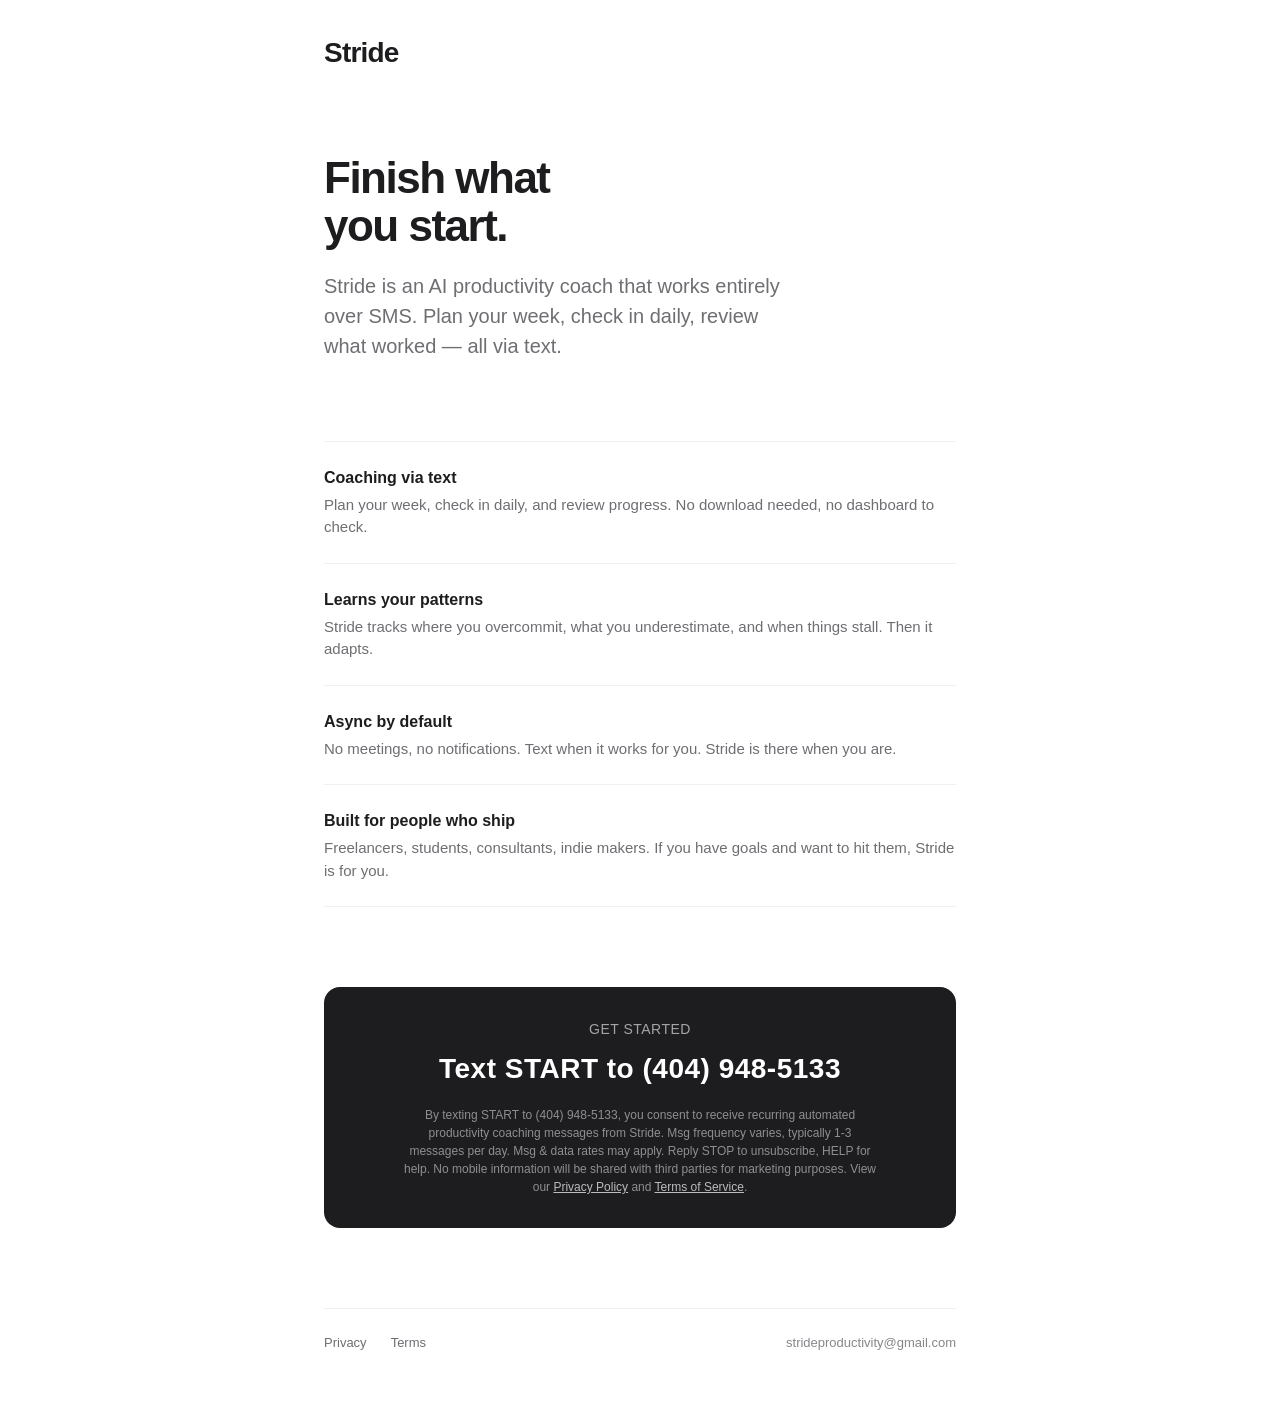
==== scrumbot-app/site/index.html @ 46d795d9 "Day 1 ready" ====
<!DOCTYPE html>
<html lang="en">
<head>
  <meta charset="UTF-8">
  <meta name="viewport" content="width=device-width, initial-scale=1.0">
  <title>Stride — Your AI Productivity Coach</title>
  <style>
    *, *::before, *::after { margin: 0; padding: 0; box-sizing: border-box; }

    body {
      font-family: -apple-system, BlinkMacSystemFont, "SF Pro Text", "Segoe UI", Roboto, Helvetica, Arial, sans-serif;
      color: #1d1d1f;
      background: #fff;
      line-height: 1.5;
      -webkit-font-smoothing: antialiased;
      -moz-osx-font-smoothing: grayscale;
    }

    .container {
      max-width: 680px;
      margin: 0 auto;
      padding: 80px 24px 60px;
    }

    /* ── Nav ─────────────────────────────────────────── */
    nav {
      padding: 32px 24px 0;
      max-width: 680px;
      margin: 0 auto;
    }
    .wordmark {
      font-size: 1.75rem;
      font-weight: 700;
      color: #1d1d1f;
      text-decoration: none;
      letter-spacing: -0.8px;
    }

    /* ── Hero ────────────────────────────────────────── */
    .hero {
      margin-bottom: 80px;
    }
    h1 {
      font-size: 2.75rem;
      font-weight: 700;
      letter-spacing: -1.5px;
      line-height: 1.1;
      color: #1d1d1f;
      margin-bottom: 20px;
    }
    .subtitle {
      font-size: 1.25rem;
      color: #6e6e73;
      font-weight: 400;
      max-width: 480px;
    }

    /* ── Value props ─────────────────────────────────── */
    .props {
      list-style: none;
      margin-bottom: 80px;
    }
    .props li {
      padding: 24px 0;
      border-top: 1px solid #f0f0f0;
    }
    .props li:last-child {
      border-bottom: 1px solid #f0f0f0;
    }
    .prop-title {
      font-size: 1rem;
      font-weight: 600;
      color: #1d1d1f;
      margin-bottom: 4px;
    }
    .prop-desc {
      font-size: 0.9375rem;
      color: #6e6e73;
    }

    /* ── CTA ─────────────────────────────────────────── */
    .cta {
      background: #1d1d1f;
      color: #fff;
      padding: 32px;
      border-radius: 16px;
      text-align: center;
      margin-bottom: 80px;
    }
    .cta-label {
      font-size: 0.875rem;
      color: rgba(255, 255, 255, 0.6);
      margin-bottom: 8px;
      text-transform: uppercase;
      letter-spacing: 0.5px;
      font-weight: 500;
    }
    .cta-number {
      font-size: 1.75rem;
      font-weight: 600;
      letter-spacing: 0.5px;
    }
    .consent-disclosure {
      max-width: 480px;
      margin: 16px auto 0;
      font-size: 0.75rem;
      color: rgba(255, 255, 255, 0.5);
      line-height: 1.5;
    }
    .consent-disclosure a {
      color: rgba(255, 255, 255, 0.7);
      text-decoration: underline;
    }
    .consent-disclosure a:hover {
      color: #fff;
    }

    /* ── Footer ──────────────────────────────────────── */
    footer {
      padding-top: 24px;
      border-top: 1px solid #f0f0f0;
      display: flex;
      justify-content: space-between;
      align-items: baseline;
      flex-wrap: wrap;
      gap: 12px;
    }
    .footer-links {
      display: flex;
      gap: 24px;
    }
    footer a {
      font-size: 0.8125rem;
      color: #6e6e73;
      text-decoration: none;
    }
    footer a:hover {
      color: #1d1d1f;
    }
    .footer-contact {
      font-size: 0.8125rem;
      color: #86868b;
    }
    .footer-contact a {
      color: #86868b;
    }
    .footer-contact a:hover {
      color: #1d1d1f;
    }
  </style>
</head>
<body>
  <nav>
    <a href="index.html" class="wordmark">Stride</a>
  </nav>

  <div class="container">
    <div class="hero">
      <h1>Finish what <br>you start.</h1>
      <p class="subtitle">Stride is an AI productivity coach that works entirely over SMS. Plan your week, check in daily, review what worked — all via text.</p>
    </div>

    <ul class="props">
      <li>
        <div class="prop-title">Coaching via text</div>
        <div class="prop-desc">Plan your week, check in daily, and review progress. No download needed, no dashboard to check.</div>
      </li>
      <li>
        <div class="prop-title">Learns your patterns</div>
        <div class="prop-desc">Stride tracks where you overcommit, what you underestimate, and when things stall. Then it adapts.</div>
      </li>
      <li>
        <div class="prop-title">Async by default</div>
        <div class="prop-desc">No meetings, no notifications. Text when it works for you. Stride is there when you are.</div>
      </li>
      <li>
        <div class="prop-title">Built for people who ship</div>
        <div class="prop-desc">Freelancers, students, consultants, indie makers. If you have goals and want to hit them, Stride is for you.</div>
      </li>
    </ul>

    <div class="cta">
      <div class="cta-label">Get started</div>
      <div class="cta-number">Text START to (404) 948-5133</div>
      <p class="consent-disclosure">By texting START to (404) 948-5133, you consent to receive recurring automated productivity coaching messages from Stride. Msg frequency varies, typically 1-3 messages per day. Msg &amp; data rates may apply. Reply STOP to unsubscribe, HELP for help. No mobile information will be shared with third parties for marketing purposes. View our <a href="privacy-policy.html">Privacy Policy</a> and <a href="terms-of-service.html">Terms of Service</a>.</p>
    </div>

    <footer>
      <div class="footer-links">
        <a href="privacy-policy.html">Privacy</a>
        <a href="terms-of-service.html">Terms</a>
      </div>
      <div class="footer-contact">
        <a href="mailto:strideproductivity@gmail.com">strideproductivity@gmail.com</a>
      </div>
    </footer>
  </div>
</body>
</html>
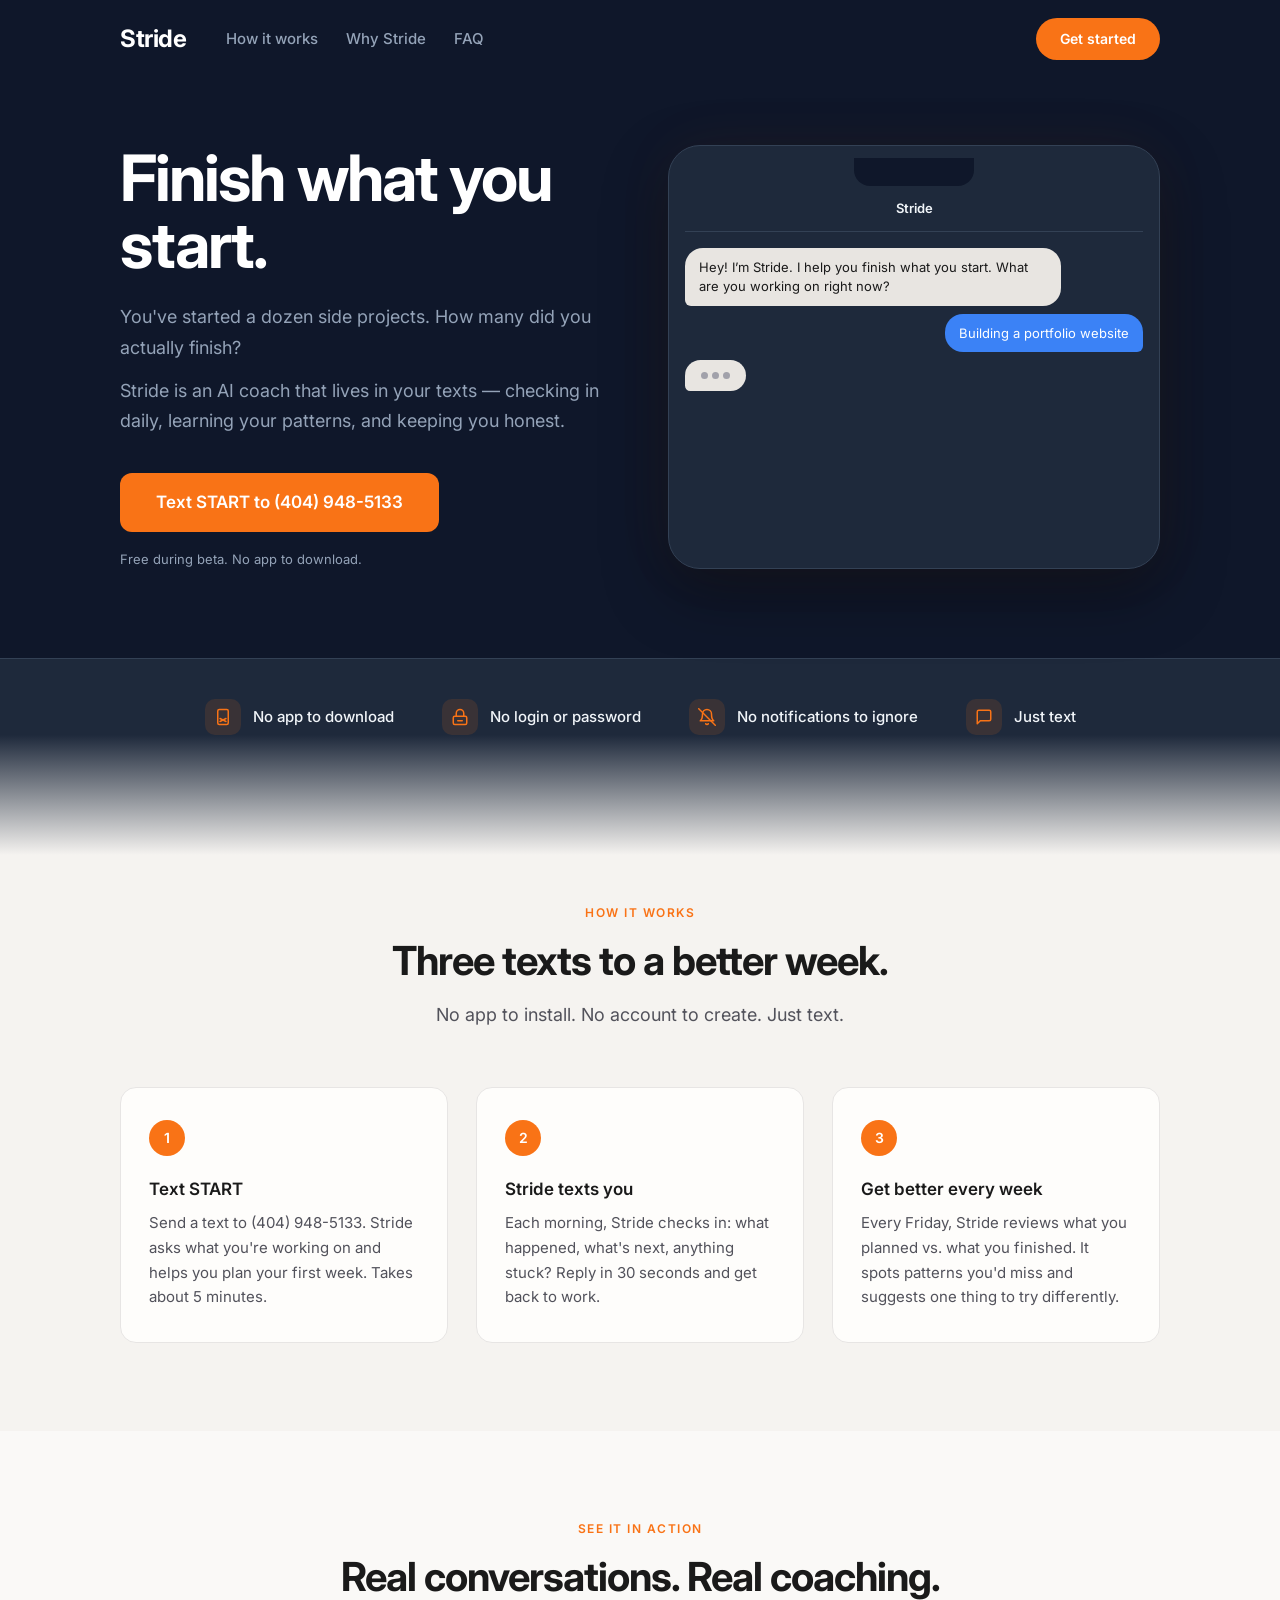
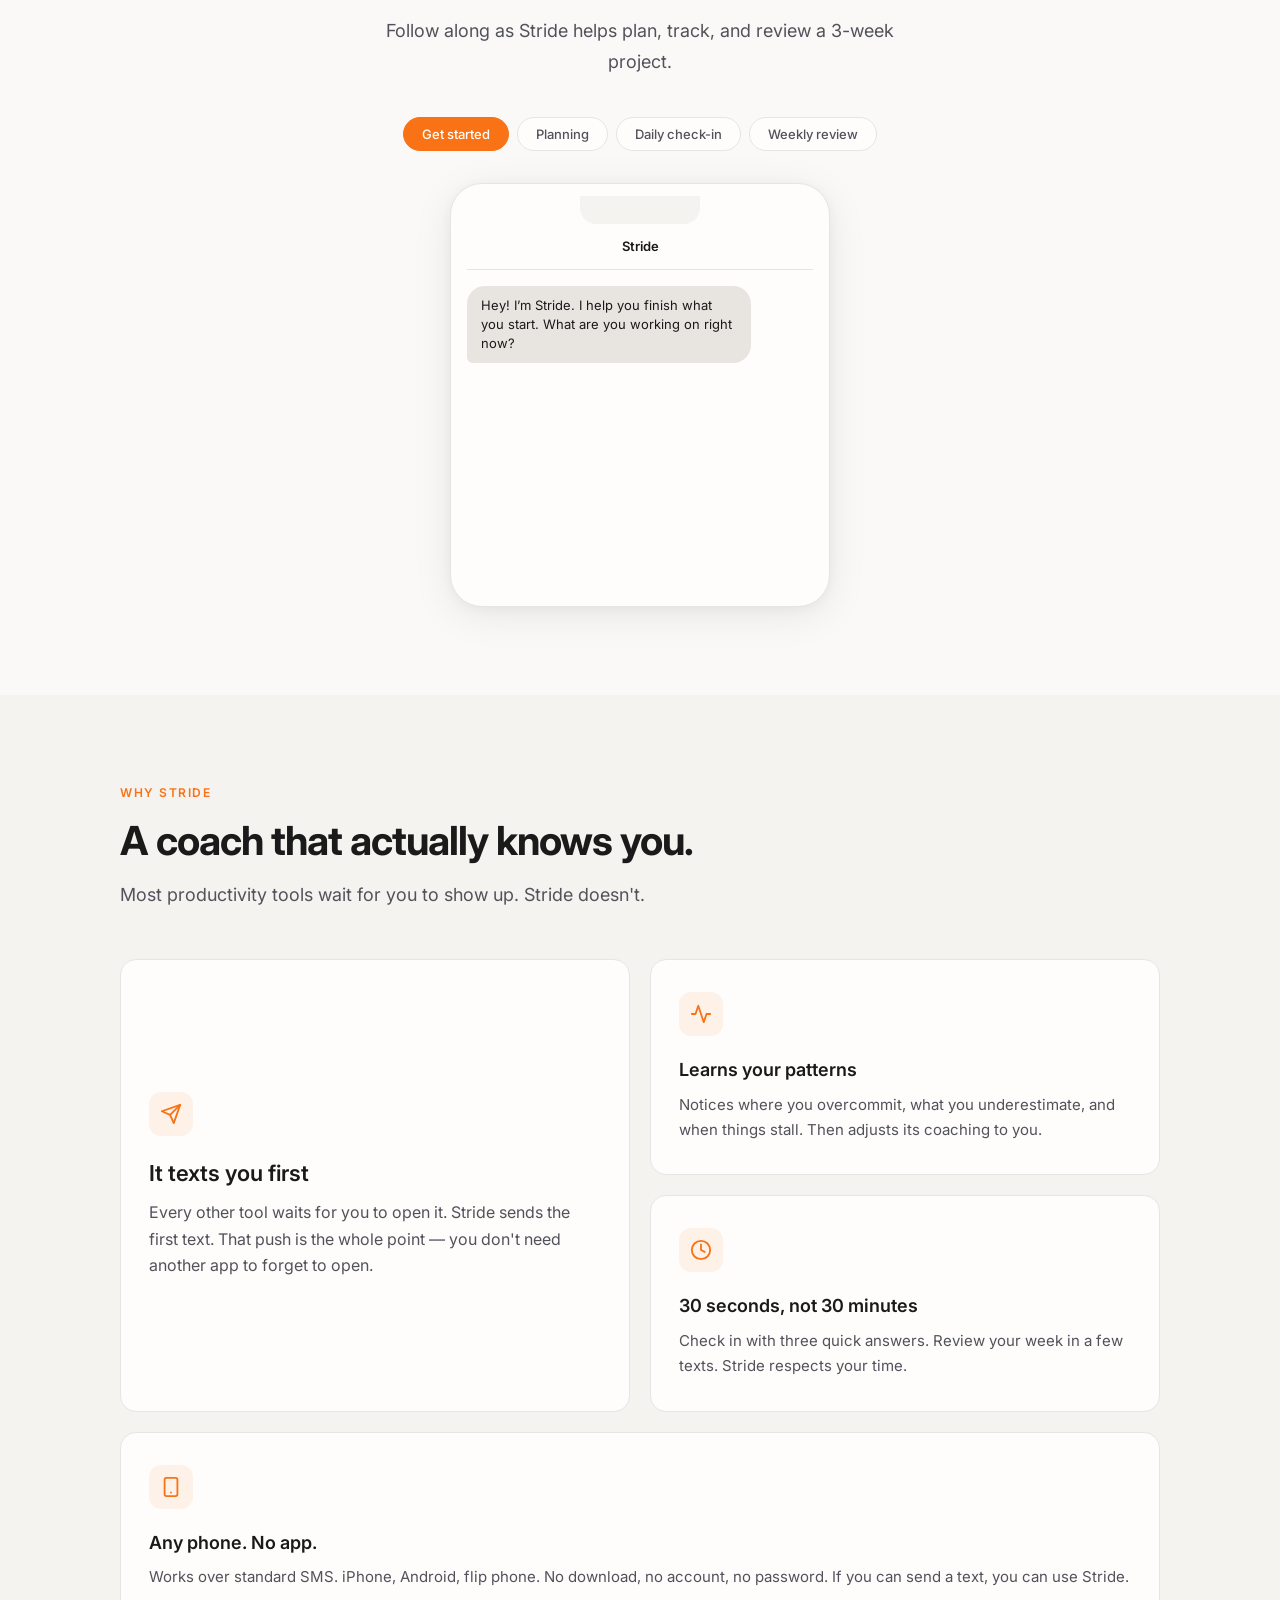
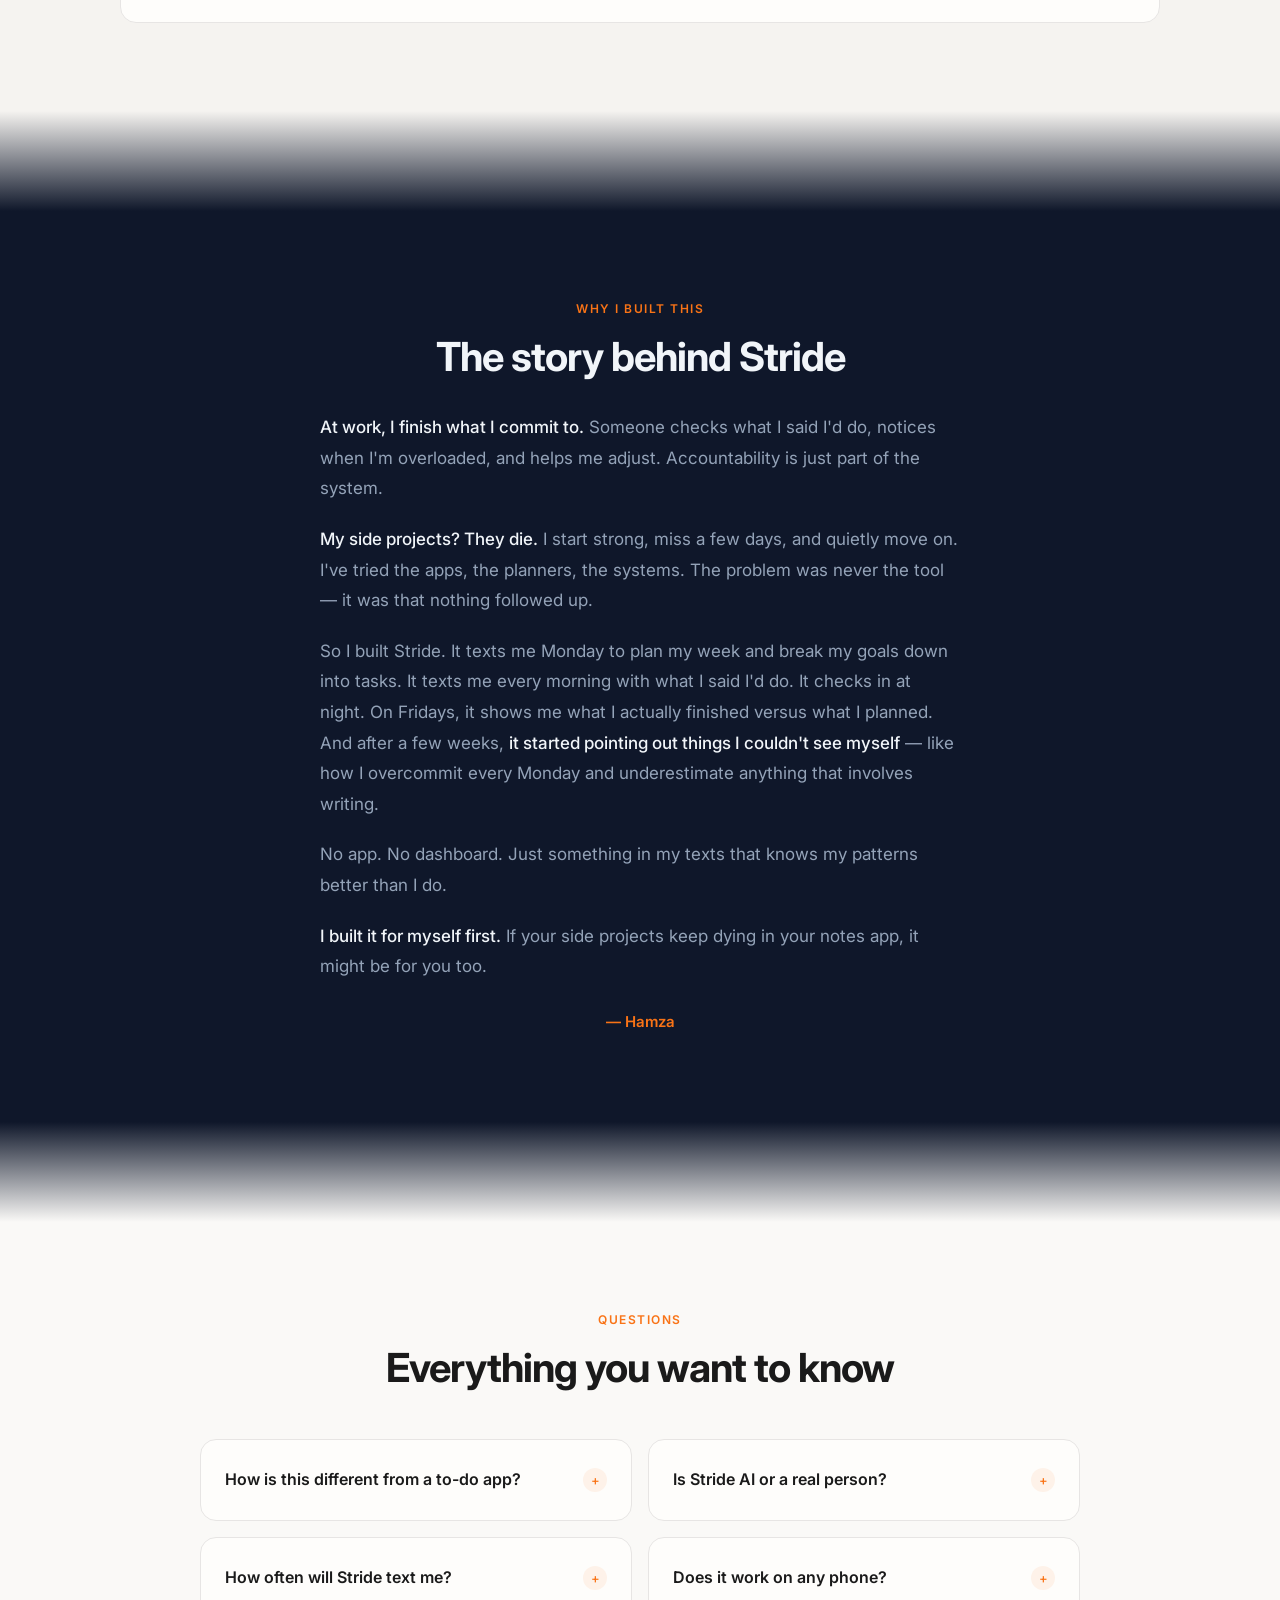
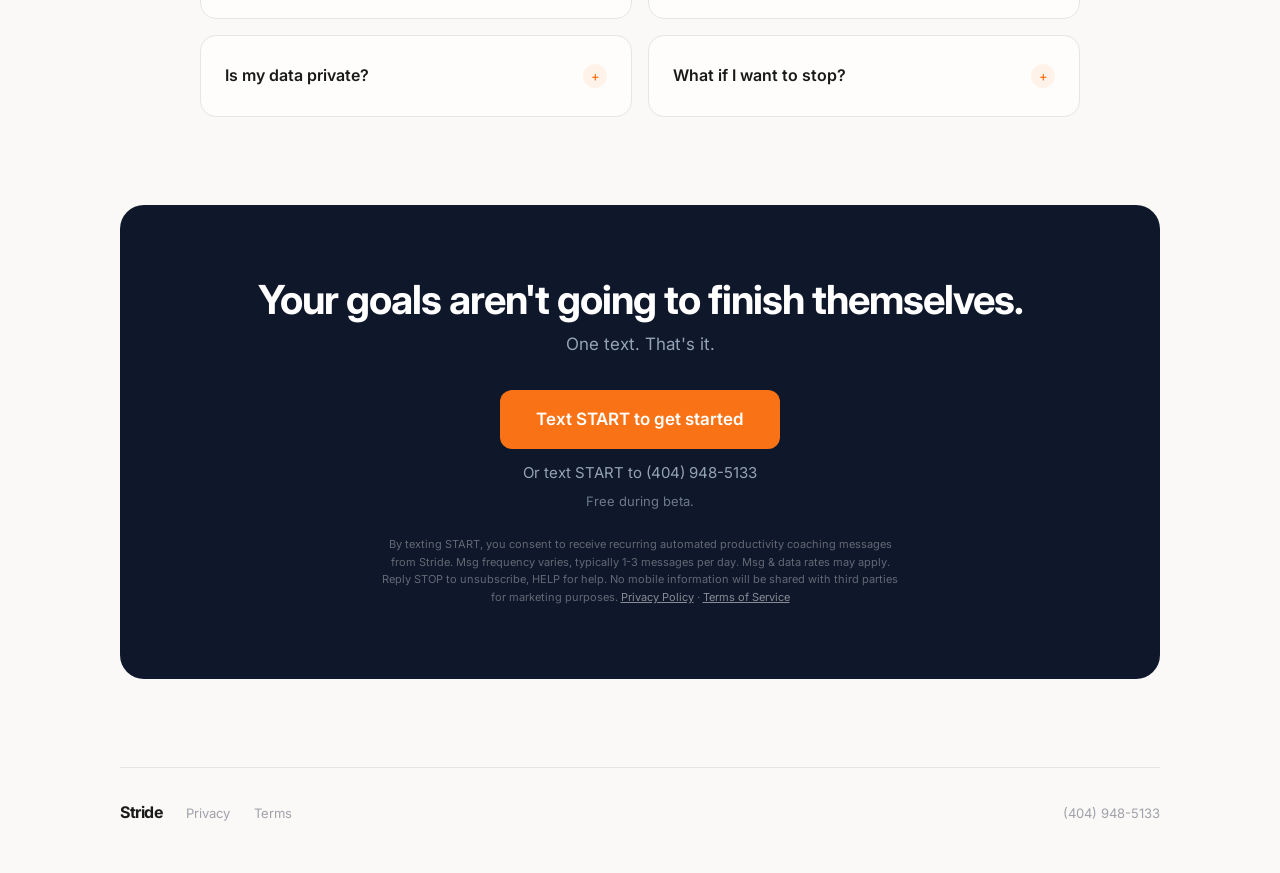
==== commit 53ceaa62: "Ready for Beta" ====
--- a/scrumbot-app/site/index.html
+++ b/scrumbot-app/site/index.html
@@ -3,112 +3,752 @@
 <head>
   <meta charset="UTF-8">
   <meta name="viewport" content="width=device-width, initial-scale=1.0">
-  <title>Stride — Your AI Productivity Coach</title>
+  <title>Stride — AI Productivity Coach via SMS</title>
+  <meta name="description" content="Stride is an AI productivity coach delivered entirely via SMS. Plan your week, check in daily, and finish what you start. Text START to (404) 948-5133.">
+  <meta name="robots" content="index, follow">
+  <link rel="canonical" href="https://stridealong.ai/">
+  <link rel="icon" href="data:image/svg+xml,<svg xmlns='http://www.w3.org/2000/svg' viewBox='0 0 100 100'><text y='.9em' font-size='90'>S</text></svg>">
+
+  <!-- Open Graph -->
+  <meta property="og:title" content="Stride — AI Productivity Coach via SMS">
+  <meta property="og:description" content="You've started a dozen side projects. How many did you finish? Stride is AI accountability that lives in your texts.">
+  <meta property="og:type" content="website">
+  <meta property="og:url" content="https://stridealong.ai/">
+  <meta property="og:site_name" content="Stride">
+
+  <!-- Twitter Card -->
+  <meta name="twitter:card" content="summary">
+  <meta name="twitter:title" content="Stride — AI Productivity Coach via SMS">
+  <meta name="twitter:description" content="You've started a dozen side projects. How many did you finish? Stride is AI accountability that lives in your texts.">
+
+  <!-- JSON-LD -->
+  <script type="application/ld+json">
+  {
+    "@context": "https://schema.org",
+    "@type": "SoftwareApplication",
+    "name": "Stride",
+    "description": "AI productivity coach delivered via SMS. Plan your week, check in daily, and finish what you start.",
+    "applicationCategory": "ProductivityApplication",
+    "operatingSystem": "SMS"
+  }
+  </script>
+
+  <!-- Inter font -->
+  <link rel="preconnect" href="https://fonts.googleapis.com">
+  <link rel="preconnect" href="https://fonts.gstatic.com" crossorigin>
+  <link href="https://fonts.googleapis.com/css2?family=Inter:wght@400;500;600;700&display=swap" rel="stylesheet">
+
   <style>
+    :root {
+      --bg-dark: #0f172a;
+      --bg-dark-elevated: #1e293b;
+      --bg-light: #f5f3f0;
+      --bg-warm: #faf9f7;
+      --bg-white: #fefdfb;
+      --text-primary: #1a1a1a;
+      --text-secondary: #52525b;
+      --text-muted: #a1a1aa;
+      --text-on-dark: #f1f5f9;
+      --text-on-dark-muted: #94a3b8;
+      --accent: #f97316;
+      --accent-hover: #ea580c;
+      --accent-soft: rgba(249, 115, 22, 0.08);
+      --sms-blue: #3b82f6;
+      --sms-gray: #e8e5e1;
+      --border-light: #e7e5e4;
+      --border-dark: #334155;
+    }
+
     *, *::before, *::after { margin: 0; padding: 0; box-sizing: border-box; }
 
     body {
-      font-family: -apple-system, BlinkMacSystemFont, "SF Pro Text", "Segoe UI", Roboto, Helvetica, Arial, sans-serif;
-      color: #1d1d1f;
-      background: #fff;
-      line-height: 1.5;
+      font-family: 'Inter', -apple-system, BlinkMacSystemFont, 'Segoe UI', sans-serif;
+      color: var(--text-primary);
+      background: var(--bg-warm);
+      line-height: 1.6;
       -webkit-font-smoothing: antialiased;
       -moz-osx-font-smoothing: grayscale;
     }
 
     .container {
-      max-width: 680px;
+      max-width: 1120px;
       margin: 0 auto;
-      padding: 80px 24px 60px;
+      padding: 0 40px;
     }
 
     /* ── Nav ─────────────────────────────────────────── */
+    .nav-wrapper {
+      position: fixed;
+      top: 0;
+      left: 0;
+      right: 0;
+      z-index: 100;
+      transition: background 0.3s, border-color 0.3s, backdrop-filter 0.3s;
+      border-bottom: 1px solid transparent;
+    }
+    .nav-wrapper.nav-dark {
+      background: transparent;
+    }
+    .nav-wrapper.nav-light {
+      background: rgba(250, 249, 247, 0.92);
+      backdrop-filter: blur(20px);
+      -webkit-backdrop-filter: blur(20px);
+      border-bottom-color: var(--border-light);
+    }
     nav {
-      padding: 32px 24px 0;
-      max-width: 680px;
+      max-width: 1120px;
       margin: 0 auto;
+      padding: 18px 40px;
+      display: flex;
+      justify-content: space-between;
+      align-items: center;
+    }
+    .nav-left {
+      display: flex;
+      align-items: center;
+      gap: 40px;
     }
     .wordmark {
-      font-size: 1.75rem;
+      font-size: 1.5rem;
       font-weight: 700;
-      color: #1d1d1f;
       text-decoration: none;
-      letter-spacing: -0.8px;
+      letter-spacing: -0.5px;
+      transition: color 0.3s;
+    }
+    .nav-dark .wordmark { color: #fff; }
+    .nav-light .wordmark { color: var(--text-primary); }
+    .nav-links {
+      display: flex;
+      gap: 28px;
+    }
+    .nav-links a {
+      font-size: 0.9375rem;
+      font-weight: 500;
+      text-decoration: none;
+      transition: color 0.3s, opacity 0.2s;
+    }
+    .nav-dark .nav-links a { color: var(--text-on-dark-muted); }
+    .nav-dark .nav-links a:hover { color: #fff; }
+    .nav-light .nav-links a { color: var(--text-secondary); }
+    .nav-light .nav-links a:hover { color: var(--text-primary); }
+    .nav-cta {
+      font-size: 0.875rem;
+      font-weight: 600;
+      color: #fff;
+      background: var(--accent);
+      text-decoration: none;
+      padding: 10px 24px;
+      border-radius: 100px;
+      transition: background 0.2s;
+    }
+    .nav-cta:hover { background: var(--accent-hover); }
+
+    /* ── Section helpers ─────────────────────────────── */
+    .section-label {
+      font-size: 0.75rem;
+      font-weight: 600;
+      color: var(--accent);
+      text-transform: uppercase;
+      letter-spacing: 1.5px;
+      margin-bottom: 16px;
+    }
+    h2 {
+      font-size: 2.5rem;
+      font-weight: 700;
+      letter-spacing: -0.025em;
+      line-height: 1.15;
+      margin-bottom: 16px;
+    }
+    .section-subtitle {
+      font-size: 1.125rem;
+      color: var(--text-secondary);
+      max-width: 560px;
+      line-height: 1.7;
     }
 
     /* ── Hero ────────────────────────────────────────── */
+    .hero-wrapper {
+      background: var(--bg-dark);
+      padding-top: 72px; /* nav height */
+    }
     .hero {
-      margin-bottom: 80px;
+      display: grid;
+      grid-template-columns: 1fr 1fr;
+      gap: 56px;
+      align-items: center;
+      padding: 72px 0 88px;
     }
     h1 {
-      font-size: 2.75rem;
+      font-size: 4rem;
       font-weight: 700;
-      letter-spacing: -1.5px;
-      line-height: 1.1;
-      color: #1d1d1f;
+      letter-spacing: -0.03em;
+      line-height: 1.05;
+      color: #fff;
+      margin-bottom: 24px;
+    }
+    .hero-subtitle {
+      font-size: 1.125rem;
+      color: var(--text-on-dark-muted);
+      font-weight: 400;
+      line-height: 1.7;
+      margin-bottom: 0;
+    }
+    .hero-subtitle + .hero-subtitle {
+      margin-top: 12px;
+    }
+    .hero-subtitle:last-of-type {
+      margin-bottom: 36px;
+    }
+    .hero-cta {
+      display: inline-block;
+      background: var(--accent);
+      color: #fff;
+      text-decoration: none;
+      padding: 16px 36px;
+      border-radius: 12px;
+      font-size: 1.0625rem;
+      font-weight: 600;
+      transition: background 0.2s, transform 0.15s;
+    }
+    .hero-cta:hover {
+      background: var(--accent-hover);
+      transform: translateY(-1px);
+    }
+    .hero-meta {
+      margin-top: 16px;
+      font-size: 0.8125rem;
+      color: var(--text-on-dark-muted);
+      line-height: 1.7;
+    }
+
+    /* ── Phone mockup ────────────────────────────────── */
+    .phone-frame {
+      background: var(--bg-dark-elevated);
+      border: 1px solid var(--border-dark);
+      border-radius: 32px;
+      padding: 12px 16px 20px;
+      box-shadow: 0 0 60px rgba(249, 115, 22, 0.06), 0 24px 64px rgba(0, 0, 0, 0.35);
+      position: relative;
+    }
+    .phone-notch {
+      width: 120px;
+      height: 28px;
+      background: var(--bg-dark);
+      border-radius: 0 0 16px 16px;
+      margin: 0 auto 12px;
+    }
+    .phone-header {
+      text-align: center;
+      font-size: 0.8125rem;
+      color: var(--text-on-dark);
+      font-weight: 600;
+      margin-bottom: 16px;
+      padding-bottom: 12px;
+      border-bottom: 1px solid var(--border-dark);
+    }
+    .chat-live {
+      display: flex;
+      flex-direction: column;
+      gap: 8px;
+      min-height: 300px;
+      max-height: 380px;
+      overflow-y: auto;
+      scrollbar-width: none;
+    }
+    .chat-live::-webkit-scrollbar { display: none; }
+    .msg {
+      max-width: 82%;
+      padding: 10px 14px;
+      border-radius: 18px;
+      font-size: 0.8125rem;
+      line-height: 1.45;
+    }
+    .msg.stride {
+      align-self: flex-start;
+      background: var(--sms-gray);
+      color: var(--text-primary);
+      border-bottom-left-radius: 6px;
+    }
+    .msg.user {
+      align-self: flex-end;
+      background: var(--sms-blue);
+      color: #fff;
+      border-bottom-right-radius: 6px;
+    }
+    .chat-live .msg {
+      opacity: 0;
+      transform: translateY(8px);
+      transition: opacity 0.3s, transform 0.3s;
+    }
+    .chat-live .msg.visible {
+      opacity: 1;
+      transform: translateY(0);
+    }
+    .typing-indicator {
+      align-self: flex-start;
+      background: var(--sms-gray);
+      border-radius: 18px;
+      border-bottom-left-radius: 6px;
+      padding: 12px 16px;
+      display: flex;
+      gap: 4px;
+      opacity: 0;
+      transition: opacity 0.2s;
+    }
+    .typing-indicator.visible { opacity: 1; }
+    .typing-indicator span {
+      width: 7px;
+      height: 7px;
+      border-radius: 50%;
+      background: var(--text-muted);
+      animation: typing-bounce 1.2s infinite;
+    }
+    .typing-indicator span:nth-child(2) { animation-delay: 0.15s; }
+    .typing-indicator span:nth-child(3) { animation-delay: 0.3s; }
+    @keyframes typing-bounce {
+      0%, 60%, 100% { transform: translateY(0); opacity: 0.4; }
+      30% { transform: translateY(-4px); opacity: 1; }
+    }
+
+    /* ── Phone frame for light sections ──────────────── */
+    .phone-frame-light {
+      background: var(--bg-white);
+      border: 1px solid var(--border-light);
+      border-radius: 32px;
+      padding: 12px 16px 20px;
+      box-shadow: 0 8px 40px rgba(0, 0, 0, 0.08), 0 2px 12px rgba(0, 0, 0, 0.04);
+      position: relative;
+      max-width: 380px;
+      margin: 0 auto;
+    }
+    .phone-notch-light {
+      width: 120px;
+      height: 28px;
+      background: var(--bg-light);
+      border-radius: 0 0 16px 16px;
+      margin: 0 auto 12px;
+    }
+    .phone-header-light {
+      text-align: center;
+      font-size: 0.8125rem;
+      color: var(--text-primary);
+      font-weight: 600;
+      margin-bottom: 16px;
+      padding-bottom: 12px;
+      border-bottom: 1px solid var(--border-light);
+    }
+
+    /* ── Chat toggle tabs ────────────────────────────── */
+    .chat-toggle {
+      display: flex;
+      justify-content: center;
+      gap: 8px;
+      margin-bottom: 32px;
+      flex-wrap: wrap;
+    }
+    .chat-toggle button {
+      font-family: inherit;
+      font-size: 0.8125rem;
+      font-weight: 500;
+      color: var(--text-secondary);
+      background: var(--bg-white);
+      border: 1px solid var(--border-light);
+      border-radius: 100px;
+      padding: 8px 18px;
+      cursor: pointer;
+      transition: all 0.2s;
+    }
+    .chat-toggle button:hover {
+      color: var(--text-primary);
+      border-color: var(--text-muted);
+    }
+    .chat-toggle button.active {
+      color: #fff;
+      background: var(--accent);
+      border-color: var(--accent);
+    }
+    .chat-toggle button:disabled {
+      opacity: 0.5;
+      cursor: default;
+    }
+
+    /* ── Anti-features strip ─────────────────────────── */
+    .anti-features {
+      background: var(--bg-dark-elevated);
+      border-top: 1px solid var(--border-dark);
+      padding: 40px 0 0;
+    }
+    .gradient-bridge {
+      height: 120px;
+      background: linear-gradient(to bottom, var(--bg-dark-elevated), var(--bg-light));
+    }
+    .gradient-bridge-story {
+      height: 100px;
+      background: linear-gradient(to bottom, var(--bg-dark), var(--bg-warm));
+    }
+    .gradient-to-dark {
+      height: 100px;
+      background: linear-gradient(to bottom, var(--bg-light), var(--bg-dark));
+    }
+    .anti-features-grid {
+      display: flex;
+      justify-content: center;
+      gap: 48px;
+      flex-wrap: wrap;
+    }
+    .anti-feature {
+      display: flex;
+      align-items: center;
+      gap: 12px;
+    }
+    .anti-feature-icon {
+      width: 36px;
+      height: 36px;
+      display: flex;
+      align-items: center;
+      justify-content: center;
+      border-radius: 10px;
+      background: rgba(249, 115, 22, 0.12);
+      flex-shrink: 0;
+    }
+    .anti-feature-icon svg {
+      width: 18px;
+      height: 18px;
+      stroke: var(--accent);
+      fill: none;
+      stroke-width: 2;
+      stroke-linecap: round;
+      stroke-linejoin: round;
+    }
+    .anti-feature-text {
+      font-size: 0.9375rem;
+      font-weight: 500;
+      color: var(--text-on-dark);
+    }
+
+    /* ── How it works ────────────────────────────────── */
+    .how-section {
+      background: var(--bg-light);
+      padding: 48px 0 88px;
+    }
+    .how-header {
+      text-align: center;
+      margin-bottom: 56px;
+    }
+    .how-header .section-subtitle { margin: 0 auto; }
+    .steps {
+      list-style: none;
+      display: grid;
+      grid-template-columns: repeat(3, 1fr);
+      gap: 28px;
+    }
+    .steps li {
+      background: var(--bg-white);
+      border-radius: 16px;
+      padding: 32px 28px;
+      border: 1px solid var(--border-light);
+      transition: border-color 0.2s, box-shadow 0.2s;
+    }
+    .steps li:hover {
+      border-color: var(--text-muted);
+      box-shadow: 0 4px 16px rgba(0,0,0,0.04);
+    }
+    .step-number {
+      display: inline-flex;
+      align-items: center;
+      justify-content: center;
+      width: 36px;
+      height: 36px;
+      border-radius: 50%;
+      background: var(--accent);
+      color: #fff;
+      font-size: 0.875rem;
+      font-weight: 600;
       margin-bottom: 20px;
     }
-    .subtitle {
-      font-size: 1.25rem;
-      color: #6e6e73;
-      font-weight: 400;
-      max-width: 480px;
-    }
-
-    /* ── Value props ─────────────────────────────────── */
-    .props {
+    .step-title {
+      font-size: 1.0625rem;
+      font-weight: 600;
+      color: var(--text-primary);
+      margin-bottom: 8px;
+    }
+    .step-desc {
+      font-size: 0.9375rem;
+      color: var(--text-secondary);
+      line-height: 1.65;
+    }
+
+    /* ── Conversation demos ──────────────────────────── */
+    .demos-section {
+      padding: 88px 0;
+      background: var(--bg-warm);
+    }
+    .demos-header {
+      text-align: center;
+      margin-bottom: 40px;
+    }
+    .demos-header .section-subtitle { margin: 0 auto; }
+
+    /* ── Why Stride — bento grid ─────────────────────── */
+    .why-section {
+      padding: 88px 0;
+      background: var(--bg-light);
+    }
+    .why-header {
+      margin-bottom: 48px;
+    }
+    .bento {
+      display: grid;
+      grid-template-columns: 1fr 1fr;
+      grid-template-rows: auto auto auto;
+      gap: 20px;
+    }
+    .bento-card {
+      padding: 32px 28px;
+      border-radius: 16px;
+      background: var(--bg-white);
+      border: 1px solid var(--border-light);
+      transition: border-color 0.2s, box-shadow 0.2s;
+    }
+    .bento-card:hover {
+      border-color: var(--text-muted);
+      box-shadow: 0 4px 16px rgba(0, 0, 0, 0.04);
+    }
+    .bento-card.large {
+      grid-row: span 2;
+      display: flex;
+      flex-direction: column;
+      justify-content: center;
+    }
+    .bento-card.wide {
+      grid-column: span 2;
+    }
+    .bento-icon {
+      width: 44px;
+      height: 44px;
+      display: flex;
+      align-items: center;
+      justify-content: center;
+      border-radius: 12px;
+      background: var(--accent-soft);
+      margin-bottom: 20px;
+    }
+    .bento-icon svg {
+      width: 22px;
+      height: 22px;
+      stroke: var(--accent);
+      fill: none;
+      stroke-width: 2;
+      stroke-linecap: round;
+      stroke-linejoin: round;
+    }
+    .bento-title {
+      font-size: 1.125rem;
+      font-weight: 600;
+      color: var(--text-primary);
+      margin-bottom: 8px;
+    }
+    .bento-desc {
+      font-size: 0.9375rem;
+      color: var(--text-secondary);
+      line-height: 1.65;
+    }
+    .bento-card.large .bento-title {
+      font-size: 1.375rem;
+    }
+    .bento-card.large .bento-desc {
+      font-size: 1rem;
+    }
+
+    /* ── Founder story ───────────────────────────────── */
+    .story-section {
+      background: var(--bg-dark);
+      padding: 88px 0;
+    }
+    .story-inner {
+      max-width: 640px;
+      margin: 0 auto;
+      text-align: center;
+    }
+    .story-inner .section-label {
+      color: var(--accent);
+    }
+    .story-inner h2 {
+      color: var(--text-on-dark);
+      margin-bottom: 32px;
+    }
+    .story-quote {
+      text-align: left;
+      position: relative;
+    }
+    .story-quote p {
+      font-size: 1.0625rem;
+      color: var(--text-on-dark-muted);
+      line-height: 1.8;
+      margin-bottom: 20px;
+    }
+    .story-quote p:last-of-type {
+      margin-bottom: 0;
+    }
+    .story-highlight {
+      color: var(--text-on-dark);
+      font-weight: 500;
+    }
+    .story-attribution {
+      margin-top: 28px;
+      font-size: 0.9375rem;
+      color: var(--accent);
+      font-weight: 600;
+    }
+
+    /* ── FAQ ─────────────────────────────────────────── */
+    .faq-section {
+      padding: 88px 0;
+      background: var(--bg-warm);
+    }
+    .faq-header {
+      text-align: center;
+      margin-bottom: 48px;
+    }
+    .faq-grid {
       list-style: none;
-      margin-bottom: 80px;
-    }
-    .props li {
-      padding: 24px 0;
-      border-top: 1px solid #f0f0f0;
-    }
-    .props li:last-child {
-      border-bottom: 1px solid #f0f0f0;
-    }
-    .prop-title {
+      display: grid;
+      grid-template-columns: 1fr 1fr;
+      gap: 16px;
+      max-width: 880px;
+      margin: 0 auto;
+    }
+    .faq-card {
+      background: var(--bg-white);
+      border: 1px solid var(--border-light);
+      border-radius: 16px;
+      padding: 28px 24px;
+      cursor: pointer;
+      transition: border-color 0.2s, box-shadow 0.2s;
+    }
+    .faq-card:hover {
+      border-color: var(--text-muted);
+      box-shadow: 0 4px 16px rgba(0, 0, 0, 0.04);
+    }
+    .faq-question {
+      width: 100%;
+      background: none;
+      border: none;
+      padding: 0;
       font-size: 1rem;
       font-weight: 600;
-      color: #1d1d1f;
-      margin-bottom: 4px;
-    }
-    .prop-desc {
+      color: var(--text-primary);
+      text-align: left;
+      cursor: pointer;
+      display: flex;
+      justify-content: space-between;
+      align-items: flex-start;
+      font-family: inherit;
+      line-height: 1.4;
+      gap: 12px;
+    }
+    .faq-icon {
+      width: 24px;
+      height: 24px;
+      flex-shrink: 0;
+      border-radius: 50%;
+      background: var(--accent-soft);
+      display: flex;
+      align-items: center;
+      justify-content: center;
+      font-size: 0.8125rem;
+      font-weight: 500;
+      color: var(--accent);
+      transition: transform 0.25s, background 0.25s;
+    }
+    .faq-card.open .faq-icon {
+      transform: rotate(45deg);
+      background: var(--accent);
+      color: #fff;
+    }
+    .faq-answer {
+      display: grid;
+      grid-template-rows: 0fr;
+      transition: grid-template-rows 0.3s ease, margin 0.3s ease;
+      margin-top: 0;
+    }
+    .faq-answer-inner {
+      overflow: hidden;
+    }
+    .faq-card.open .faq-answer {
+      grid-template-rows: 1fr;
+      margin-top: 14px;
+    }
+    .faq-answer-inner p {
       font-size: 0.9375rem;
-      color: #6e6e73;
-    }
-
-    /* ── CTA ─────────────────────────────────────────── */
+      color: var(--text-secondary);
+      line-height: 1.7;
+    }
+    .faq-answer-inner a {
+      color: var(--accent);
+      text-decoration: underline;
+    }
+    .faq-answer-inner a:hover {
+      color: var(--accent-hover);
+    }
+
+    /* ── Final CTA ───────────────────────────────────── */
+    .cta-section {
+      padding: 0 0 88px;
+      background: var(--bg-warm);
+    }
     .cta {
-      background: #1d1d1f;
+      background: var(--bg-dark);
       color: #fff;
-      padding: 32px;
-      border-radius: 16px;
+      padding: 72px 40px;
+      border-radius: 24px;
       text-align: center;
-      margin-bottom: 80px;
-    }
-    .cta-label {
-      font-size: 0.875rem;
-      color: rgba(255, 255, 255, 0.6);
+    }
+    .cta h2 {
+      color: #fff;
       margin-bottom: 8px;
-      text-transform: uppercase;
-      letter-spacing: 0.5px;
-      font-weight: 500;
+    }
+    .cta-sub {
+      font-size: 1.0625rem;
+      color: var(--text-on-dark-muted);
+      margin-bottom: 32px;
+    }
+    .cta-btn {
+      display: inline-block;
+      background: var(--accent);
+      color: #fff;
+      text-decoration: none;
+      padding: 16px 36px;
+      border-radius: 12px;
+      font-size: 1.0625rem;
+      font-weight: 600;
+      transition: background 0.2s, transform 0.15s;
+    }
+    .cta-btn:hover {
+      background: var(--accent-hover);
+      transform: translateY(-1px);
     }
     .cta-number {
-      font-size: 1.75rem;
-      font-weight: 600;
-      letter-spacing: 0.5px;
+      display: block;
+      margin-top: 12px;
+      font-size: 0.9375rem;
+      color: var(--text-on-dark-muted);
+    }
+    .cta-trial {
+      margin-top: 6px;
+      font-size: 0.8125rem;
+      color: var(--text-on-dark-muted);
+      opacity: 0.7;
     }
     .consent-disclosure {
-      max-width: 480px;
-      margin: 16px auto 0;
-      font-size: 0.75rem;
+      max-width: 520px;
+      margin: 24px auto 0;
+      font-size: 0.6875rem;
+      color: rgba(255, 255, 255, 0.35);
+      line-height: 1.6;
+    }
+    .consent-disclosure a {
       color: rgba(255, 255, 255, 0.5);
-      line-height: 1.5;
-    }
-    .consent-disclosure a {
-      color: rgba(255, 255, 255, 0.7);
       text-decoration: underline;
     }
     .consent-disclosure a:hover {
@@ -117,83 +757,715 @@
 
     /* ── Footer ──────────────────────────────────────── */
     footer {
-      padding-top: 24px;
-      border-top: 1px solid #f0f0f0;
+      padding: 32px 0 48px;
+      border-top: 1px solid var(--border-light);
       display: flex;
       justify-content: space-between;
       align-items: baseline;
       flex-wrap: wrap;
       gap: 12px;
     }
+    .footer-left {
+      display: flex;
+      align-items: baseline;
+      gap: 24px;
+    }
+    .footer-wordmark {
+      font-size: 1rem;
+      font-weight: 700;
+      color: var(--text-primary);
+      letter-spacing: -0.5px;
+    }
     .footer-links {
       display: flex;
       gap: 24px;
     }
     footer a {
       font-size: 0.8125rem;
-      color: #6e6e73;
+      color: var(--text-muted);
       text-decoration: none;
     }
     footer a:hover {
-      color: #1d1d1f;
+      color: var(--text-primary);
     }
     .footer-contact {
       font-size: 0.8125rem;
-      color: #86868b;
-    }
-    .footer-contact a {
-      color: #86868b;
-    }
-    .footer-contact a:hover {
-      color: #1d1d1f;
+      color: var(--text-muted);
+    }
+    .footer-contact a { color: var(--text-muted); }
+    .footer-contact a:hover { color: var(--text-primary); }
+
+    /* ── Mobile sticky CTA bar ───────────────────────── */
+    .mobile-cta-bar {
+      display: none;
+      position: fixed;
+      bottom: 0;
+      left: 0;
+      right: 0;
+      z-index: 99;
+      padding: 12px 20px;
+      padding-bottom: calc(12px + env(safe-area-inset-bottom));
+      background: var(--bg-dark);
+      border-top: 1px solid var(--border-dark);
+      transform: translateY(100%);
+      transition: transform 0.3s ease;
+    }
+    .mobile-cta-bar.visible { transform: translateY(0); }
+    .mobile-cta-bar a {
+      display: block;
+      background: var(--accent);
+      color: #fff;
+      text-align: center;
+      padding: 14px;
+      border-radius: 12px;
+      font-weight: 600;
+      text-decoration: none;
+      font-size: 0.9375rem;
+    }
+
+    /* ── Scroll animations ───────────────────────────── */
+    @media (prefers-reduced-motion: no-preference) {
+      .fade-up {
+        opacity: 0;
+        transform: translateY(24px);
+        transition: opacity 0.6s ease-out, transform 0.6s ease-out;
+      }
+      .fade-up.visible {
+        opacity: 1;
+        transform: translateY(0);
+      }
+      .fade-up.s2 { transition-delay: 0.1s; }
+      .fade-up.s3 { transition-delay: 0.2s; }
+      .fade-up.s4 { transition-delay: 0.3s; }
+    }
+    @media (prefers-reduced-motion: reduce) {
+      .fade-up { opacity: 1; transform: none; }
+    }
+
+    /* ── Responsive: tablet ─────────────────────────── */
+    @media (max-width: 900px) {
+      .container, nav { padding-left: 24px; padding-right: 24px; }
+
+      /* Nav */
+      .nav-links { display: none; }
+
+      /* Hero */
+      .hero { grid-template-columns: 1fr; gap: 40px; text-align: center; }
+      .hero-content { order: 1; }
+      .hero-phone { order: 2; max-width: 380px; margin: 0 auto; }
+      h1 { font-size: 2.75rem; }
+      .hero-subtitle { max-width: 520px; margin-left: auto; margin-right: auto; }
+
+      /* Sections */
+      h2 { font-size: 2rem; }
+      .section-subtitle { margin-left: auto; margin-right: auto; }
+      .steps { grid-template-columns: 1fr; gap: 16px; }
+      .bento { grid-template-columns: 1fr; }
+      .bento-card.large { grid-row: span 1; }
+      .bento-card.wide { grid-column: span 1; }
+      .faq-grid { grid-template-columns: 1fr; }
+      .anti-features-grid { gap: 24px; }
+
+      /* Gradient bridges */
+      .gradient-bridge { height: 80px; }
+      .gradient-bridge-story { height: 64px; }
+      .gradient-to-dark { height: 64px; }
+
+      /* Story */
+      .story-inner { max-width: 100%; }
+
+      /* Footer */
+      footer { flex-direction: column; align-items: center; text-align: center; gap: 16px; }
+      .footer-left { flex-direction: column; align-items: center; gap: 12px; }
+
+      /* Mobile CTA bar */
+      .mobile-cta-bar { display: block; }
+    }
+
+    /* ── Responsive: mobile ──────────────────────────── */
+    @media (max-width: 600px) {
+      .container, nav { padding-left: 20px; padding-right: 20px; }
+
+      /* Type scale — stay readable */
+      h1 { font-size: 2.25rem; letter-spacing: -0.025em; }
+      h2 { font-size: 1.625rem; }
+      .hero-subtitle { font-size: 1rem; }
+      .section-subtitle { font-size: 1rem; }
+
+      /* Hero — phone mockup fills more width */
+      .hero-wrapper { padding-top: 60px; }
+      .hero { padding: 36px 0 48px; gap: 28px; }
+      .hero-cta {
+        display: block;
+        text-align: center;
+        padding: 16px 28px;
+        font-size: 1rem;
+        border-radius: 14px;
+      }
+      .hero-meta { font-size: 0.75rem; }
+      .hero-phone { max-width: 100%; }
+
+      /* Phone frames — wider, readable text */
+      .phone-frame, .phone-frame-light {
+        border-radius: 24px;
+        padding: 10px 14px 16px;
+      }
+      .phone-frame-light { max-width: 100%; }
+      .phone-notch, .phone-notch-light { width: 100px; height: 24px; }
+      .chat-live { min-height: 260px; max-height: 340px; }
+      .msg { font-size: 0.8125rem; padding: 10px 12px; }
+
+      /* Sections — tighter vertical rhythm */
+      .how-section { padding: 40px 0 56px; }
+      .demos-section, .why-section, .story-section, .faq-section { padding: 56px 0; }
+      .how-header, .demos-header, .faq-header { margin-bottom: 28px; }
+      .why-header { margin-bottom: 28px; }
+
+      /* Cards */
+      .steps li { padding: 24px 20px; }
+      .step-desc { font-size: 0.875rem; }
+      .bento-card { padding: 24px 20px; }
+      .bento-card.large .bento-title { font-size: 1.125rem; }
+      .bento-card.large .bento-desc { font-size: 0.9375rem; }
+      .bento-desc { font-size: 0.875rem; }
+
+      /* FAQ — bigger tap targets */
+      .faq-card { padding: 20px 18px; }
+      .faq-question { font-size: 0.9375rem; min-height: 44px; }
+      .faq-icon { width: 28px; height: 28px; font-size: 0.875rem; }
+      .faq-answer-inner p { font-size: 0.875rem; }
+
+      /* Anti-features */
+      .anti-features { padding: 28px 0 0; }
+      .anti-features-grid {
+        display: grid;
+        grid-template-columns: 1fr 1fr;
+        gap: 16px;
+      }
+      .anti-feature { flex-direction: column; text-align: center; gap: 8px; }
+      .anti-feature-text { font-size: 0.8125rem; }
+      .anti-feature-icon { width: 32px; height: 32px; }
+      .anti-feature-icon svg { width: 16px; height: 16px; }
+
+      /* Chat toggle — thumb-friendly */
+      .chat-toggle { gap: 6px; }
+      .chat-toggle button {
+        font-size: 0.75rem;
+        padding: 8px 14px;
+        min-height: 36px;
+      }
+
+      /* Story */
+      .story-quote p { font-size: 0.9375rem; line-height: 1.7; }
+      .story-inner h2 { font-size: 1.5rem; }
+
+      /* CTA */
+      .cta { padding: 48px 20px; border-radius: 20px; }
+      .cta h2 { font-size: 1.5rem; }
+      .cta-btn {
+        display: block;
+        text-align: center;
+        padding: 16px;
+        font-size: 1rem;
+      }
+      .consent-disclosure { font-size: 0.625rem; }
+
+      /* Gradient bridges — shorter on mobile */
+      .gradient-bridge { height: 48px; }
+      .gradient-bridge-story { height: 36px; }
+      .gradient-to-dark { height: 36px; }
+
+      /* Sticky bar */
+      .mobile-cta-bar { padding: 10px 16px; }
+
+      /* Footer — clear the sticky CTA bar */
+      footer { padding-bottom: 80px; }
+    }
+
+    /* ── Responsive: small mobile (iPhone SE, etc) ──── */
+    @media (max-width: 380px) {
+      h1 { font-size: 1.875rem; }
+      h2 { font-size: 1.375rem; }
+      .hero-subtitle { font-size: 0.9375rem; }
+      .anti-features-grid { grid-template-columns: 1fr; gap: 12px; }
+      .anti-feature { flex-direction: row; text-align: left; }
+      .chat-toggle button { font-size: 0.6875rem; padding: 7px 10px; }
+      .nav-cta { font-size: 0.8125rem; padding: 8px 18px; }
     }
   </style>
 </head>
 <body>
-  <nav>
-    <a href="index.html" class="wordmark">Stride</a>
-  </nav>
-
+
+  <!-- ── Nav ────────────────────────────────────────── -->
+  <div class="nav-wrapper nav-dark" id="navWrapper">
+    <nav>
+      <div class="nav-left">
+        <a href="/" class="wordmark">Stride</a>
+        <div class="nav-links">
+          <a href="#how">How it works</a>
+          <a href="#why">Why Stride</a>
+          <a href="#faq">FAQ</a>
+        </div>
+      </div>
+      <a href="sms:+14049485133?body=START" class="nav-cta">Get started</a>
+    </nav>
+  </div>
+
+  <!-- ── Hero ───────────────────────────────────────── -->
+  <div class="hero-wrapper" id="heroSection">
+    <div class="container">
+      <div class="hero">
+        <div class="hero-content">
+          <h1>Finish what you start.</h1>
+          <p class="hero-subtitle">You've started a dozen side projects. How many did you actually finish?</p>
+          <p class="hero-subtitle">Stride is an AI coach that lives in your texts — checking in daily, learning your patterns, and keeping you honest.</p>
+          <a href="sms:+14049485133?body=START" class="hero-cta" id="heroCta">Text START to (404) 948-5133</a>
+          <div class="hero-meta">Free during beta. No app to download.</div>
+        </div>
+        <div class="hero-phone">
+          <div class="phone-frame">
+            <div class="phone-notch"></div>
+            <div class="phone-header">Stride</div>
+            <div class="chat-live" id="heroChat">
+              <div class="typing-indicator" id="heroTyping"><span></span><span></span><span></span></div>
+            </div>
+          </div>
+        </div>
+      </div>
+    </div>
+  </div>
+
+  <!-- ── Anti-features strip ─────────────────────────── -->
+  <div class="anti-features">
+    <div class="container">
+      <div class="anti-features-grid">
+        <div class="anti-feature fade-up">
+          <div class="anti-feature-icon">
+            <svg viewBox="0 0 24 24"><rect x="5" y="2" width="14" height="20" rx="2" ry="2"></rect><line x1="8" y1="18" x2="16" y2="14"></line><line x1="8" y1="14" x2="16" y2="18"></line></svg>
+          </div>
+          <span class="anti-feature-text">No app to download</span>
+        </div>
+        <div class="anti-feature fade-up s2">
+          <div class="anti-feature-icon">
+            <svg viewBox="0 0 24 24"><rect x="3" y="11" width="18" height="11" rx="2" ry="2"></rect><path d="M7 11V7a5 5 0 0 1 10 0v4"></path><line x1="9" y1="17" x2="15" y2="17"></line></svg>
+          </div>
+          <span class="anti-feature-text">No login or password</span>
+        </div>
+        <div class="anti-feature fade-up s3">
+          <div class="anti-feature-icon">
+            <svg viewBox="0 0 24 24"><path d="M18 8A6 6 0 0 0 6 8c0 7-3 9-3 9h18s-3-2-3-9"></path><path d="M13.73 21a2 2 0 0 1-3.46 0"></path><line x1="1" y1="1" x2="23" y2="23"></line></svg>
+          </div>
+          <span class="anti-feature-text">No notifications to ignore</span>
+        </div>
+        <div class="anti-feature fade-up s4">
+          <div class="anti-feature-icon">
+            <svg viewBox="0 0 24 24"><path d="M21 15a2 2 0 0 1-2 2H7l-4 4V5a2 2 0 0 1 2-2h14a2 2 0 0 1 2 2z"></path></svg>
+          </div>
+          <span class="anti-feature-text">Just text</span>
+        </div>
+      </div>
+    </div>
+  </div>
+
+  <!-- ── Gradient bridge: dark → light ────────────── -->
+  <div class="gradient-bridge"></div>
+
+  <!-- ── How it works ──────────────────────────────── -->
+  <div class="how-section" id="how">
+    <div class="container">
+      <div class="how-header">
+        <div class="section-label">How it works</div>
+        <h2>Three texts to a better week.</h2>
+        <p class="section-subtitle">No app to install. No account to create. Just text.</p>
+      </div>
+      <ol class="steps">
+        <li class="fade-up">
+          <div class="step-number">1</div>
+          <div class="step-title">Text START</div>
+          <div class="step-desc">Send a text to (404) 948-5133. Stride asks what you're working on and helps you plan your first week. Takes about 5 minutes.</div>
+        </li>
+        <li class="fade-up s2">
+          <div class="step-number">2</div>
+          <div class="step-title">Stride texts you</div>
+          <div class="step-desc">Each morning, Stride checks in: what happened, what's next, anything stuck? Reply in 30 seconds and get back to work.</div>
+        </li>
+        <li class="fade-up s3">
+          <div class="step-number">3</div>
+          <div class="step-title">Get better every week</div>
+          <div class="step-desc">Every Friday, Stride reviews what you planned vs. what you finished. It spots patterns you'd miss and suggests one thing to try differently.</div>
+        </li>
+      </ol>
+    </div>
+  </div>
+
+  <!-- ── Conversation demos ──────────────────────────── -->
+  <div class="demos-section" id="demos">
+    <div class="container">
+      <div class="demos-header">
+        <div class="section-label">See it in action</div>
+        <h2>Real conversations. Real coaching.</h2>
+        <p class="section-subtitle">Follow along as Stride helps plan, track, and review a 3-week project.</p>
+      </div>
+      <div class="chat-toggle" id="demoToggle">
+        <button class="active" data-target="getstarted">Get started</button>
+        <button data-target="planning">Planning</button>
+        <button data-target="checkin">Daily check-in</button>
+        <button data-target="review">Weekly review</button>
+      </div>
+      <div class="phone-frame-light">
+        <div class="phone-notch-light"></div>
+        <div class="phone-header-light">Stride</div>
+        <div class="chat-live" id="demoChat">
+          <div class="typing-indicator" id="demoTyping"><span></span><span></span><span></span></div>
+        </div>
+      </div>
+    </div>
+  </div>
+
+  <!-- ── Why Stride ──────────────────────────────────── -->
+  <div class="why-section" id="why">
+    <div class="container">
+      <div class="why-header">
+        <div class="section-label">Why Stride</div>
+        <h2>A coach that actually knows you.</h2>
+        <p class="section-subtitle">Most productivity tools wait for you to show up. Stride doesn't.</p>
+      </div>
+      <div class="bento">
+        <div class="bento-card large fade-up">
+          <div class="bento-icon">
+            <svg viewBox="0 0 24 24"><path d="M22 2L11 13"></path><path d="M22 2L15 22L11 13L2 9L22 2Z"></path></svg>
+          </div>
+          <div class="bento-title">It texts you first</div>
+          <div class="bento-desc">Every other tool waits for you to open it. Stride sends the first text. That push is the whole point — you don't need another app to forget to open.</div>
+        </div>
+        <div class="bento-card fade-up s2">
+          <div class="bento-icon">
+            <svg viewBox="0 0 24 24"><polyline points="22 12 18 12 15 21 9 3 6 12 2 12"></polyline></svg>
+          </div>
+          <div class="bento-title">Learns your patterns</div>
+          <div class="bento-desc">Notices where you overcommit, what you underestimate, and when things stall. Then adjusts its coaching to you.</div>
+        </div>
+        <div class="bento-card fade-up s3">
+          <div class="bento-icon">
+            <svg viewBox="0 0 24 24"><circle cx="12" cy="12" r="10"></circle><polyline points="12 6 12 12 16 14"></polyline></svg>
+          </div>
+          <div class="bento-title">30 seconds, not 30 minutes</div>
+          <div class="bento-desc">Check in with three quick answers. Review your week in a few texts. Stride respects your time.</div>
+        </div>
+        <div class="bento-card wide fade-up s4">
+          <div class="bento-icon">
+            <svg viewBox="0 0 24 24"><rect x="5" y="2" width="14" height="20" rx="2" ry="2"></rect><line x1="12" y1="18" x2="12.01" y2="18"></line></svg>
+          </div>
+          <div class="bento-title">Any phone. No app.</div>
+          <div class="bento-desc">Works over standard SMS. iPhone, Android, flip phone. No download, no account, no password. If you can send a text, you can use Stride.</div>
+        </div>
+      </div>
+    </div>
+  </div>
+
+  <!-- ── Gradient bridge: light → dark ────────────── -->
+  <div class="gradient-to-dark"></div>
+
+  <!-- ── Founder story ───────────────────────────────── -->
+  <div class="story-section">
+    <div class="container">
+      <div class="story-inner fade-up">
+        <div class="section-label">Why I built this</div>
+        <h2>The story behind Stride</h2>
+        <div class="story-quote">
+          <p><span class="story-highlight">At work, I finish what I commit to.</span> Someone checks what I said I'd do, notices when I'm overloaded, and helps me adjust. Accountability is just part of the system.</p>
+          <p><span class="story-highlight">My side projects? They die.</span> I start strong, miss a few days, and quietly move on. I've tried the apps, the planners, the systems. The problem was never the tool — it was that nothing followed up.</p>
+          <p>So I built Stride. It texts me Monday to plan my week and break my goals down into tasks. It texts me every morning with what I said I'd do. It checks in at night. On Fridays, it shows me what I actually finished versus what I planned. And after a few weeks, <span class="story-highlight">it started pointing out things I couldn't see myself</span> — like how I overcommit every Monday and underestimate anything that involves writing.</p>
+          <p>No app. No dashboard. Just something in my texts that knows my patterns better than I do.</p>
+          <p><span class="story-highlight">I built it for myself first.</span> If your side projects keep dying in your notes app, it might be for you too.</p>
+        </div>
+        <div class="story-attribution">— Hamza </div>
+      </div>
+    </div>
+  </div>
+
+  <!-- ── Gradient bridge: story → FAQ ─────────────── -->
+  <div class="gradient-bridge-story"></div>
+
+  <!-- ── FAQ ─────────────────────────────────────────── -->
+  <div class="faq-section" id="faq">
+    <div class="container">
+      <div class="faq-header">
+        <div class="section-label">Questions</div>
+        <h2>Everything you want to know</h2>
+      </div>
+      <ul class="faq-grid">
+        <li class="faq-card fade-up">
+          <button class="faq-question">
+            <span>How is this different from a to-do app?</span>
+            <span class="faq-icon">+</span>
+          </button>
+          <div class="faq-answer"><div class="faq-answer-inner"><p>A to-do app holds your list. Stride texts you about it. Every morning it asks what happened, every Friday it shows you what you actually finished. It's the difference between writing a plan and having someone hold you to it.</p></div></div>
+        </li>
+        <li class="faq-card fade-up s2">
+          <button class="faq-question">
+            <span>Is Stride AI or a real person?</span>
+            <span class="faq-icon">+</span>
+          </button>
+          <div class="faq-answer"><div class="faq-answer-inner"><p>AI. Stride uses advanced language models to understand your goals, track your progress, and coach you through natural conversation. It gets smarter about your habits the longer you use it.</p></div></div>
+        </li>
+        <li class="faq-card fade-up">
+          <button class="faq-question">
+            <span>How often will Stride text me?</span>
+            <span class="faq-icon">+</span>
+          </button>
+          <div class="faq-answer"><div class="faq-answer-inner"><p>A morning check-in on weekdays, a planning text on Mondays, and a review on Fridays. Typically 1-2 messages a day. You pick the times that work for you, and you can adjust anytime.</p></div></div>
+        </li>
+        <li class="faq-card fade-up s2">
+          <button class="faq-question">
+            <span>Does it work on any phone?</span>
+            <span class="faq-icon">+</span>
+          </button>
+          <div class="faq-answer"><div class="faq-answer-inner"><p>If it can send a text, it works. Standard SMS — iPhone, Android, even a flip phone. No app to download, no account to create.</p></div></div>
+        </li>
+        <li class="faq-card fade-up">
+          <button class="faq-question">
+            <span>Is my data private?</span>
+            <span class="faq-icon">+</span>
+          </button>
+          <div class="faq-answer"><div class="faq-answer-inner"><p>Your data is never sold or shared for marketing. Stride stores only what it needs to coach you — your goals, tasks, and progress. See our <a href="privacy-policy.html">Privacy Policy</a> for the full details.</p></div></div>
+        </li>
+        <li class="faq-card fade-up s2">
+          <button class="faq-question">
+            <span>What if I want to stop?</span>
+            <span class="faq-icon">+</span>
+          </button>
+          <div class="faq-answer"><div class="faq-answer-inner"><p>Reply STOP anytime. All messages stop immediately — no follow-ups, no "are you sure?", no hoops.</p></div></div>
+        </li>
+      </ul>
+    </div>
+  </div>
+
+  <!-- ── Final CTA ───────────────────────────────────── -->
+  <div class="cta-section">
+    <div class="container">
+      <div class="cta">
+        <h2>Your goals aren't going to finish themselves.</h2>
+        <p class="cta-sub">One text. That's it.</p>
+        <a href="sms:+14049485133?body=START" class="cta-btn">Text START to get started</a>
+        <div class="cta-number">Or text START to (404) 948-5133</div>
+        <div class="cta-trial">Free during beta.</div>
+        <p class="consent-disclosure">By texting START, you consent to receive recurring automated productivity coaching messages from Stride. Msg frequency varies, typically 1-3 messages per day. Msg &amp; data rates may apply. Reply STOP to unsubscribe, HELP for help. No mobile information will be shared with third parties for marketing purposes. <a href="privacy-policy.html">Privacy Policy</a> · <a href="terms-of-service.html">Terms of Service</a></p>
+      </div>
+    </div>
+  </div>
+
+  <!-- ── Footer ──────────────────────────────────────── -->
   <div class="container">
-    <div class="hero">
-      <h1>Finish what <br>you start.</h1>
-      <p class="subtitle">Stride is an AI productivity coach that works entirely over SMS. Plan your week, check in daily, review what worked — all via text.</p>
-    </div>
-
-    <ul class="props">
-      <li>
-        <div class="prop-title">Coaching via text</div>
-        <div class="prop-desc">Plan your week, check in daily, and review progress. No download needed, no dashboard to check.</div>
-      </li>
-      <li>
-        <div class="prop-title">Learns your patterns</div>
-        <div class="prop-desc">Stride tracks where you overcommit, what you underestimate, and when things stall. Then it adapts.</div>
-      </li>
-      <li>
-        <div class="prop-title">Async by default</div>
-        <div class="prop-desc">No meetings, no notifications. Text when it works for you. Stride is there when you are.</div>
-      </li>
-      <li>
-        <div class="prop-title">Built for people who ship</div>
-        <div class="prop-desc">Freelancers, students, consultants, indie makers. If you have goals and want to hit them, Stride is for you.</div>
-      </li>
-    </ul>
-
-    <div class="cta">
-      <div class="cta-label">Get started</div>
-      <div class="cta-number">Text START to (404) 948-5133</div>
-      <p class="consent-disclosure">By texting START to (404) 948-5133, you consent to receive recurring automated productivity coaching messages from Stride. Msg frequency varies, typically 1-3 messages per day. Msg &amp; data rates may apply. Reply STOP to unsubscribe, HELP for help. No mobile information will be shared with third parties for marketing purposes. View our <a href="privacy-policy.html">Privacy Policy</a> and <a href="terms-of-service.html">Terms of Service</a>.</p>
-    </div>
-
     <footer>
-      <div class="footer-links">
-        <a href="privacy-policy.html">Privacy</a>
-        <a href="terms-of-service.html">Terms</a>
+      <div class="footer-left">
+        <span class="footer-wordmark">Stride</span>
+        <div class="footer-links">
+          <a href="privacy-policy.html">Privacy</a>
+          <a href="terms-of-service.html">Terms</a>
+        </div>
       </div>
       <div class="footer-contact">
-        <a href="mailto:strideproductivity@gmail.com">strideproductivity@gmail.com</a>
+        (404) 948-5133
       </div>
     </footer>
   </div>
+
+  <!-- ── Mobile sticky CTA ───────────────────────────── -->
+  <div class="mobile-cta-bar" id="mobileCta">
+    <a href="sms:+14049485133?body=START">Text START to get started</a>
+  </div>
+
+  <script>
+    // ── Conversation data ──────────────────────────────
+    var convos = {
+      getstarted: [
+        { from: 'stride', text: "Hey! I\u2019m Stride. I help you finish what you start. What are you working on right now?" },
+        { from: 'user', text: "Building a portfolio website" },
+        { from: 'stride', text: "Nice \u2014 got a deadline?" },
+        { from: 'user', text: "I want it live in 3 weeks" },
+        { from: 'stride', text: "3 weeks works. What feels like the first step to you?" },
+        { from: 'user', text: "Probably figuring out what projects to feature and writing the copy" },
+        { from: 'stride', text: "Smart \u2014 content first, then build. I\u2019d break it into three weeks: gather content and design, build the pages, then polish and go live. Sound right?" },
+        { from: 'user', text: "Yeah that works" },
+        { from: 'stride', text: "This week \u2014 nail down which projects to feature. I\u2019ll check in tomorrow." }
+      ],
+      planning: [
+        { from: 'stride', text: "Monday! You finished the content and picked your projects last week. The design took a bit longer than planned." },
+        { from: 'user', text: "Yeah I kept going back and forth on the layout" },
+        { from: 'stride', text: "That\u2019s normal \u2014 design decisions eat more time than you\u2019d think. Ready to build this week?" },
+        { from: 'user', text: "Yeah but I don\u2019t want to overdo it again" },
+        { from: 'stride', text: "Last week you got about a day and a half done. How about just the homepage this week?" },
+        { from: 'user', text: "Yeah let\u2019s keep it focused" },
+        { from: 'stride', text: "Good call. Homepage this week. I\u2019ll check in Wednesday." }
+      ],
+      checkin: [
+        { from: 'stride', text: "Morning \u2014 how\u2019d yesterday go?" },
+        { from: 'user', text: "Got the homepage mostly done, just need the footer" },
+        { from: 'stride', text: "Almost there. What\u2019s the plan for today?" },
+        { from: 'user', text: "Finish the footer and start on project pages" },
+        { from: 'stride', text: "Anything blocking you?" },
+        { from: 'user', text: "Nope" },
+        { from: 'stride', text: "Footer then project pages. You\u2019ve got this." }
+      ],
+      review: [
+        { from: 'stride', text: "Week 2 done. You planned the homepage and finished it \u2014 nice work. Project pages carried over." },
+        { from: 'user', text: "Yeah I ran out of time Friday" },
+        { from: 'stride', text: "Two weeks in and both times Friday tasks slipped. Worth planning lighter Fridays?" },
+        { from: 'user', text: "Actually yeah good call" },
+        { from: 'stride', text: "I\u2019ll keep that in mind going forward. Ready to plan week 3 Monday?" }
+      ]
+    };
+
+    // ── Chat animation engine ────────────────────────
+    function createChatEngine(chatEl, typingEl) {
+      var cancelId = 0;
+
+      function play(name) {
+        cancelId++;
+        var myId = cancelId;
+        var msgs = convos[name];
+        if (!msgs) return;
+
+        chatEl.querySelectorAll('.msg').forEach(function(m) { m.remove(); });
+        typingEl.classList.remove('visible');
+
+        var i = 0;
+        function showNext() {
+          if (myId !== cancelId) return;
+          if (i >= msgs.length) { return; }
+
+          var m = msgs[i];
+          var delay = m.from === 'stride' ? 600 + Math.min(m.text.length * 6, 1000) : 350;
+
+          if (m.from === 'stride') {
+            typingEl.classList.add('visible');
+            chatEl.scrollTop = chatEl.scrollHeight;
+          }
+
+          setTimeout(function() {
+            if (myId !== cancelId) return;
+            typingEl.classList.remove('visible');
+
+            var el = document.createElement('div');
+            el.className = 'msg ' + m.from;
+            el.innerHTML = m.text.replace(/\n/g, '<br>');
+            chatEl.insertBefore(el, typingEl);
+
+            void el.offsetWidth;
+            el.classList.add('visible');
+            chatEl.scrollTop = chatEl.scrollHeight;
+
+            i++;
+            var pause = m.from === 'user' ? 450 : 600;
+            setTimeout(showNext, pause);
+          }, delay);
+        }
+
+        setTimeout(showNext, 400);
+      }
+
+      function cancel() { cancelId++; }
+
+      return { play: play, cancel: cancel };
+    }
+
+    // ── Hero chat (auto-play onboarding) ─────────────
+    var heroEngine = createChatEngine(
+      document.getElementById('heroChat'),
+      document.getElementById('heroTyping')
+    );
+    heroEngine.play('getstarted');
+
+    // ── Demo section chat ────────────────────────────
+    var demoEngine = createChatEngine(
+      document.getElementById('demoChat'),
+      document.getElementById('demoTyping')
+    );
+
+    var demoToggle = document.getElementById('demoToggle');
+    var demoButtons = demoToggle.querySelectorAll('button');
+
+    demoButtons.forEach(function(btn) {
+      btn.addEventListener('click', function() {
+        demoButtons.forEach(function(b) { b.classList.remove('active'); });
+        this.classList.add('active');
+        demoEngine.play(this.getAttribute('data-target'));
+      });
+    });
+
+    // Auto-play first demo tab when section scrolls into view
+    var demoPlayed = false;
+    var demoObserver = new IntersectionObserver(function(entries) {
+      if (entries[0].isIntersecting && !demoPlayed) {
+        demoPlayed = true;
+        demoEngine.play('getstarted');
+      }
+    }, { threshold: 0.3 });
+    demoObserver.observe(document.getElementById('demos'));
+
+    // ── Nav dark/light transition ────────────────────
+    var navWrapper = document.getElementById('navWrapper');
+    var heroSection = document.getElementById('heroSection');
+    var navObserver = new IntersectionObserver(function(entries) {
+      if (entries[0].isIntersecting) {
+        navWrapper.classList.add('nav-dark');
+        navWrapper.classList.remove('nav-light');
+      } else {
+        navWrapper.classList.remove('nav-dark');
+        navWrapper.classList.add('nav-light');
+      }
+    }, { threshold: 0, rootMargin: '-72px 0px 0px 0px' });
+    navObserver.observe(heroSection);
+
+    // ── Scroll-reveal animations ─────────────────────
+    if (!window.matchMedia('(prefers-reduced-motion: reduce)').matches) {
+      var fadeObserver = new IntersectionObserver(function(entries) {
+        entries.forEach(function(entry) {
+          if (entry.isIntersecting) {
+            entry.target.classList.add('visible');
+            fadeObserver.unobserve(entry.target);
+          }
+        });
+      }, { threshold: 0.15 });
+      document.querySelectorAll('.fade-up').forEach(function(el) {
+        fadeObserver.observe(el);
+      });
+    }
+
+    // ── Mobile sticky CTA bar ────────────────────────
+    var mobileCta = document.getElementById('mobileCta');
+    var heroCta = document.getElementById('heroCta');
+    if (mobileCta && heroCta) {
+      var ctaObserver = new IntersectionObserver(function(entries) {
+        if (entries[0].isIntersecting) {
+          mobileCta.classList.remove('visible');
+        } else {
+          mobileCta.classList.add('visible');
+        }
+      }, { threshold: 0 });
+      ctaObserver.observe(heroCta);
+    }
+
+    // ── FAQ toggle ───────────────────────────────────
+    document.querySelectorAll('.faq-card').forEach(function(card) {
+      card.addEventListener('click', function() {
+        this.classList.toggle('open');
+      });
+    });
+
+    // ── Smooth scroll ────────────────────────────────
+    document.querySelectorAll('.nav-links a').forEach(function(link) {
+      link.addEventListener('click', function(e) {
+        var target = document.querySelector(this.getAttribute('href'));
+        if (target) {
+          e.preventDefault();
+          var navHeight = navWrapper.offsetHeight;
+          var top = target.getBoundingClientRect().top + window.scrollY - navHeight - 16;
+          window.scrollTo({ top: top, behavior: 'smooth' });
+        }
+      });
+    });
+  </script>
 </body>
 </html>
